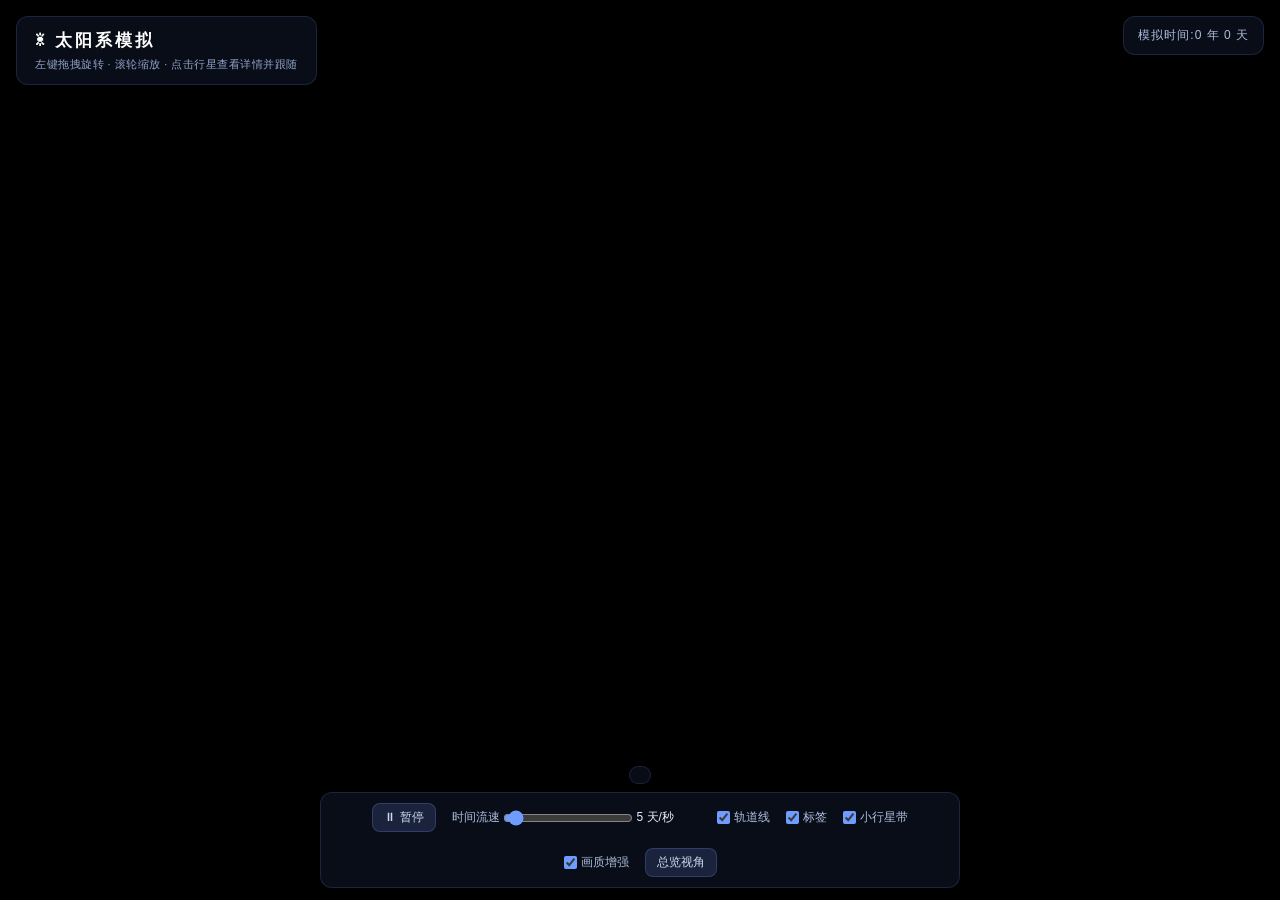
==== index.html @ a3158125 "upload index.html" ====
<!DOCTYPE html>
<html lang="zh-CN">
<head>
<meta charset="UTF-8">
<meta name="viewport" content="width=device-width, initial-scale=1.0, maximum-scale=1.0, user-scalable=no, viewport-fit=cover">
<title>太阳系模拟</title>
<style>
  * { margin:0; padding:0; box-sizing:border-box; }
  html, body { width:100%; height:100%; overflow:hidden; background:#000; }
  body { font-family:-apple-system,"Segoe UI","Microsoft YaHei",sans-serif; color:#dfe8ff; user-select:none; }
  #app { position:fixed; inset:0; }
  #app canvas { display:block; }

  .panel {
    z-index:10;
    background:rgba(13,18,32,0.72);
    border:1px solid rgba(120,160,255,0.16);
    border-radius:12px;
    backdrop-filter:blur(10px);
    box-shadow:0 4px 24px rgba(0,0,0,0.4);
  }
  #hud, #timePanel, #infoCard, #bottom { position:fixed; }

  #hud { top:16px; left:16px; padding:12px 18px; }
  #hud h1 { font-size:17px; font-weight:600; letter-spacing:3px; color:#fff; }
  #hud p { font-size:11px; color:#8fa3c8; margin-top:5px; letter-spacing:0.5px; }

  #timePanel { top:16px; right:16px; padding:10px 14px; font-size:12px; color:#aebfe0; letter-spacing:1px; }

  #bottom {
    position:fixed; left:50%; transform:translateX(-50%);
    bottom:calc(12px + env(safe-area-inset-bottom, 0px)); z-index:10;
    display:flex; flex-direction:column; gap:8px; align-items:center; max-width:96vw;
  }
  #planetBar { display:flex; gap:6px; padding:8px 10px; flex-wrap:wrap; justify-content:center; }
  #controlBar { display:flex; gap:16px; align-items:center; padding:10px 18px; font-size:12px; flex-wrap:wrap; justify-content:center; }

  button {
    background:rgba(40,55,90,0.55); border:1px solid rgba(120,160,255,0.22);
    color:#cdd9f5; border-radius:8px; padding:5px 11px; font-size:12px;
    cursor:pointer; transition:all .15s; font-family:inherit;
  }
  button:hover { background:rgba(70,100,170,0.6); border-color:rgba(140,180,255,0.5); }
  button.active { background:#3f6bd0; border-color:#6f9dff; color:#fff; }

  input[type=range] { width:130px; accent-color:#6f9dff; vertical-align:middle; }
  input[type=checkbox] { accent-color:#6f9dff; vertical-align:middle; margin-right:4px; }
  label { color:#aebfe0; white-space:nowrap; cursor:pointer; }
  #speedVal { color:#e8f0ff; min-width:64px; display:inline-block; }

  #infoCard { top:64px; right:16px; width:268px; padding:14px 16px; transition:opacity .25s, transform .25s; }
  #infoCard.hidden { opacity:0; pointer-events:none; transform:translateX(12px); }
  .card-head { display:flex; justify-content:space-between; align-items:center; margin-bottom:8px; }
  #infoName { font-size:15px; font-weight:600; letter-spacing:2px; }
  #infoEn { font-size:11px; color:#8fa3c8; margin-left:6px; font-weight:400; }
  #closeCard { padding:2px 8px; font-size:12px; }
  .row { display:flex; justify-content:space-between; font-size:12px; padding:5px 0;
         border-bottom:1px dashed rgba(120,160,255,0.12); }
  .row span:first-child { color:#8fa3c8; }
  .row span:last-child { color:#e2ebff; text-align:right; }
  #infoFact { font-size:12px; line-height:1.7; color:#c6d4f0; margin-top:10px;
              background:rgba(60,80,130,0.25); padding:9px 10px; border-radius:8px; }
  #colorRow { display:flex; align-items:center; gap:8px; margin-top:10px; font-size:12px; color:#8fa3c8; }
  #colorRow .spacer { flex:1; }
  #colorRow input[type=color] { width:40px; height:26px; border:none; background:none; padding:0; cursor:pointer; }
  #colorRow button { padding:3px 10px; font-size:11px; }
  .follow-hint { font-size:10px; color:#6d7fa3; margin-top:8px; text-align:center; letter-spacing:1px; }

  .label {
    font-size:12px; color:rgba(215,228,255,0.88);
    text-shadow:0 0 8px rgba(0,0,0,0.95), 0 0 3px rgba(0,0,0,1);
    letter-spacing:2px; white-space:nowrap; pointer-events:none;
  }

  /* 手机 / 窄屏适配 */
  @media (max-width: 720px) {
    #hud { top:10px; left:10px; padding:8px 12px; }
    #hud h1 { font-size:14px; letter-spacing:2px; }
    #hud p { font-size:10px; margin-top:3px; }
    #timePanel { top:10px; right:10px; padding:7px 10px; font-size:11px; }
    #infoCard { left:10px; right:10px; width:auto; max-height:46vh; overflow-y:auto; }
    #infoCard.hidden { transform:translateY(12px); }
    #planetBar { gap:5px; padding:7px 8px; }
    #planetBar button { padding:5px 9px; font-size:11px; border-radius:7px; }
    #controlBar { gap:8px 12px; padding:8px 12px; font-size:11px; }
    input[type=range] { width:86px; }
    .label { font-size:11px; letter-spacing:1px; }
  }
</style>
</head>
<body>
<div id="app"></div>

<div id="hud" class="panel">
  <h1>☀ 太阳系模拟</h1>
  <p id="hint">左键拖拽旋转 · 滚轮缩放 · 点击行星查看详情并跟随</p>
</div>

<div id="timePanel" class="panel">模拟时间:0 年 0 天</div>

<div id="infoCard" class="panel hidden">
  <div class="card-head">
    <span><span id="infoName"></span><span id="infoEn"></span></span>
    <button id="closeCard">✕</button>
  </div>
  <div id="infoRows"></div>
  <div id="infoFact"></div>
  <div id="colorRow">颜色调节<span class="spacer"></span><input type="color" id="colorPick" value="#ffffff"><button id="colorReset">还原</button></div>
  <div class="follow-hint">镜头跟随中 · 滚轮缩放 / 拖拽换角度</div>
</div>

<div id="bottom">
  <div id="planetBar" class="panel"></div>
  <div id="controlBar" class="panel">
    <button id="playBtn">⏸ 暂停</button>
    <label>时间流速
      <input type="range" id="speed" min="0" max="120" step="1" value="5">
      <span id="speedVal">5 天/秒</span>
    </label>
    <label><input type="checkbox" id="orbitsChk" checked>轨道线</label>
    <label><input type="checkbox" id="labelsChk" checked>标签</label>
    <label><input type="checkbox" id="beltChk" checked>小行星带</label>
    <label><input type="checkbox" id="qualityChk" checked>画质增强</label>
    <button id="resetBtn">总览视角</button>
  </div>
</div>

<script type="importmap">
{
  "imports": {
    "three": "./vendor/three.module.min.js",
    "three/addons/": "./vendor/"
  }
}
</script>

<script type="module">
import * as THREE from 'three';
import { OrbitControls } from 'three/addons/controls/OrbitControls.js';
import { EffectComposer } from 'three/addons/postprocessing/EffectComposer.js';
import { RenderPass } from 'three/addons/postprocessing/RenderPass.js';
import { UnrealBloomPass } from 'three/addons/postprocessing/UnrealBloomPass.js';
import { CSS2DRenderer, CSS2DObject } from 'three/addons/renderers/CSS2DRenderer.js';

/* 移动端检测:触屏指针 + 屏幕较小(手机竖屏/横屏),据此降分辨率、默认关光晕 */
const IS_TOUCH = matchMedia('(pointer: coarse)').matches || 'ontouchstart' in window;
const IS_MOBILE = IS_TOUCH && Math.min(innerWidth, innerHeight) < 820;

/* ---------------- 工具:随机数与分形噪声 ---------------- */
function mulberry32(seed) {
  let a = seed >>> 0;
  return function () {
    a |= 0; a = a + 0x6D2B79F5 | 0;
    let t = Math.imul(a ^ a >>> 15, 1 | a);
    t = t + Math.imul(t ^ t >>> 7, 61 | t) ^ t;
    return ((t ^ t >>> 14) >>> 0) / 4294967296;
  };
}
// 周期性值噪声(横向可无缝平铺,G 为周期),叠加成 fbm
function makeFbm(seed, G) {
  const rand = mulberry32(seed);
  const grid = new Float32Array(G * G);
  for (let i = 0; i < G * G; i++) grid[i] = rand();
  const sm = t => t * t * (3 - 2 * t);
  function noise(x, y) {
    x = ((x % G) + G) % G; y = ((y % G) + G) % G;
    const xi = x | 0, yi = y | 0, xf = x - xi, yf = y - yi;
    const x1 = (xi + 1) % G, y1 = (yi + 1) % G;
    const v00 = grid[yi * G + xi], v10 = grid[yi * G + x1];
    const v01 = grid[y1 * G + xi], v11 = grid[y1 * G + x1];
    const u = sm(xf), v = sm(yf);
    return v00 * (1 - u) * (1 - v) + v10 * u * (1 - v) + v01 * (1 - u) * v + v11 * u * v;
  }
  return (x, y, oct = 4) => {
    let val = 0, amp = 0.5, f = 1, tot = 0;
    for (let o = 0; o < oct; o++) { val += amp * noise(x * f, y * f); tot += amp; amp *= 0.5; f *= 2; }
    return val / tot;
  };
}
const hexToRgb = h => [(h >> 16) & 255, (h >> 8) & 255, h & 255];
const mixRgb = (a, b, t) => [a[0] + (b[0] - a[0]) * t, a[1] + (b[1] - a[1]) * t, a[2] + (b[2] - a[2]) * t];
const clamp01 = x => Math.min(1, Math.max(0, x));
const sstep = (a, b, x) => { const t = clamp01((x - a) / (b - a)); return t * t * (3 - 2 * t); };

/* ---------------- 程序化贴图 ---------------- */
function buildSurface(w, h, fn) { // fn(u,v) -> [r,g,b]
  const canvas = document.createElement('canvas');
  canvas.width = w; canvas.height = h;
  const ctx = canvas.getContext('2d');
  const img = ctx.createImageData(w, h), d = img.data;
  let i = 0;
  for (let y = 0; y < h; y++) {
    const v = y / h;
    for (let x = 0; x < w; x++) {
      const c = fn(x / w, v);
      d[i++] = c[0]; d[i++] = c[1]; d[i++] = c[2]; d[i++] = 255;
    }
  }
  ctx.putImageData(img, 0, 0);
  return { canvas, ctx };
}
function toTexture(canvas) {
  const t = new THREE.CanvasTexture(canvas);
  t.colorSpace = THREE.SRGBColorSpace;
  t.anisotropy = 8;
  t.wrapS = THREE.RepeatWrapping;
  return t;
}
function drawPoles(ctx, w, h, strength) {
  const g1 = ctx.createLinearGradient(0, 0, 0, h * 0.16);
  g1.addColorStop(0, `rgba(245,248,252,${strength})`); g1.addColorStop(1, 'rgba(245,248,252,0)');
  ctx.fillStyle = g1; ctx.fillRect(0, 0, w, h * 0.16);
  const g2 = ctx.createLinearGradient(0, h * 0.84, 0, h);
  g2.addColorStop(0, 'rgba(245,248,252,0)'); g2.addColorStop(1, `rgba(245,248,252,${strength})`);
  ctx.fillStyle = g2; ctx.fillRect(0, h * 0.84, w, h * 0.16);
}
function drawCraters(ctx, w, h, count, seed) {
  const rand = mulberry32(seed + 7);
  for (let i = 0; i < count; i++) {
    const cx = rand() * w, cy = h * 0.06 + rand() * h * 0.88, cr = 1.5 + rand() * rand() * 9;
    ctx.beginPath(); ctx.arc(cx, cy, cr, 0, Math.PI * 2);
    ctx.fillStyle = `rgba(0,0,0,${0.08 + rand() * 0.15})`; ctx.fill();
    ctx.beginPath(); ctx.arc(cx - cr * 0.25, cy - cr * 0.25, cr * 0.7, 0, Math.PI * 2);
    ctx.fillStyle = `rgba(255,255,255,${0.04 + rand() * 0.08})`; ctx.fill();
  }
}
// 气态行星:横向条纹 + 噪声扰动,可选大红斑
function bandsTexture(seed, palette, opts = {}) {
  const { bands = 9, warp = 0.05, grain = 0.14, poles = 0, spot = null } = opts;
  const w = 1024, h = 512;
  const fbm = makeFbm(seed, 32);
  const cols = palette.map(hexToRgb);
  const { canvas, ctx } = buildSurface(w, h, (u, v) => {
    const wv = (fbm(u * 32, v * 16, 4) - 0.5) * warp;
    const f = (v + wv) * bands;
    const i = Math.floor(f), fr = f - i;
    const n = ((i % cols.length) + cols.length) % cols.length;
    const c0 = cols[n], c1 = cols[(n + 1) % cols.length];
    const s = fr * fr * (3 - 2 * fr);
    const g = 1 + (fbm(u * 128, v * 64, 2) - 0.5) * grain;
    return [(c0[0] + (c1[0] - c0[0]) * s) * g, (c0[1] + (c1[1] - c0[1]) * s) * g, (c0[2] + (c1[2] - c0[2]) * s) * g];
  });
  if (spot) {
    const { x = 0.68, y = 0.63, rx = 0.055, ry = 0.028, color = '#c25436' } = spot;
    ctx.save(); ctx.translate(x * w, y * h); ctx.scale(rx * w, ry * h);
    ctx.beginPath(); ctx.arc(0, 0, 1, 0, Math.PI * 2);
    ctx.fillStyle = color; ctx.globalAlpha = 0.85; ctx.fill();
    ctx.globalAlpha = 0.4; ctx.lineWidth = 0.25;
    ctx.strokeStyle = 'rgba(255,235,210,0.8)'; ctx.stroke();
    ctx.restore();
  }
  if (poles > 0) drawPoles(ctx, w, h, poles);
  return toTexture(canvas);
}
// 岩石行星:噪声混色 + 陨石坑 + 极冠
function rockyTexture(seed, base, dark, opts = {}) {
  const { craters = 90, grain = 0.28, poles = 0 } = opts;
  const w = 1024, h = 512;
  const fbm = makeFbm(seed, 16);
  const cb = hexToRgb(base), cd = hexToRgb(dark);
  const { canvas, ctx } = buildSurface(w, h, (u, v) => {
    const n = fbm(u * 16, v * 8, 5);
    const g = 1 + (fbm(u * 64, v * 32, 3) - 0.5) * grain;
    let col = [cb[0] + (cd[0] - cb[0]) * n, cb[1] + (cd[1] - cb[1]) * n, cb[2] + (cd[2] - cb[2]) * n];
    if (poles > 0) col = mixRgb(col, [245, 248, 250], sstep(poles, 0.5, Math.abs(v - 0.5)) * 0.9);
    return [col[0] * g, col[1] * g, col[2] * g];
  });
  drawCraters(ctx, w, h, craters, seed);
  return toTexture(canvas);
}
// 地球:海洋 + 大陆 + 冰盖,另附云层灰度图(作 alphaMap)
function earthTextures() {
  const w = 1024, h = 512;
  const cont = makeFbm(42, 6), det = makeFbm(77, 32);
  const o1 = hexToRgb(0x0d3b73), o2 = hexToRgb(0x1e63a8);
  const l1 = hexToRgb(0x3f7a37), l2 = hexToRgb(0x8a7d4a), l3 = hexToRgb(0x6b8f3f);
  const surf = buildSurface(w, h, (u, v) => {
    const c = cont(u * 6, v * 3, 5), d2 = det(u * 32, v * 16, 3);
    const lat = Math.abs(v - 0.5) * 2;
    const ice = sstep(0.82, 0.93, lat + (d2 - 0.5) * 0.12);
    if (c > 0.52 - (d2 - 0.5) * 0.15) {
      let col = mixRgb(l1, l2, clamp01(lat * 0.9 + d2 * 0.4));
      col = mixRgb(col, l3, d2 * 0.5);
      col = mixRgb(col, [240, 246, 250], ice);
      const g = 0.82 + d2 * 0.36;
      return [col[0] * g, col[1] * g, col[2] * g];
    }
    let col = mixRgb(o1, o2, clamp01((0.52 - c) * 3 + d2 * 0.3));
    col = mixRgb(col, [228, 240, 248], ice);
    return col;
  });
  const cl = makeFbm(911, 8);
  const cc = document.createElement('canvas'); cc.width = w; cc.height = h;
  const cctx = cc.getContext('2d');
  const img = cctx.createImageData(w, h), d = img.data;
  let i = 0;
  for (let y = 0; y < h; y++) {
    const v = y / h;
    for (let x = 0; x < w; x++) {
      const u = x / w;
      const a = sstep(0.52, 0.75, cl(u * 8, v * 4, 4) * 0.8 + cl(u * 32, v * 16, 2) * 0.3);
      d[i++] = a * 255; d[i++] = a * 255; d[i++] = a * 255; d[i++] = 255;
    }
  }
  cctx.putImageData(img, 0, 0);
  return { surface: toTexture(surf.canvas), clouds: toTexture(cc) };
}
function sunTexture() {
  const fbm = makeFbm(5, 16);
  const { canvas } = buildSurface(1024, 512, (u, v) => {
    const n = fbm(u * 16, v * 8, 5), n2 = fbm(u * 64, v * 32, 3);
    const t = clamp01(n * 0.75 + n2 * 0.45);
    return t < 0.5 ? mixRgb([255, 110, 20], [255, 190, 60], t / 0.5)
                   : mixRgb([255, 190, 60], [255, 250, 225], (t - 0.5) / 0.5);
  });
  return toTexture(canvas);
}
function ringTexture() {
  const w = 1024, h = 16;
  const fbm = makeFbm(3, 64);
  const canvas = document.createElement('canvas');
  canvas.width = w; canvas.height = h;
  const ctx = canvas.getContext('2d');
  const img = ctx.createImageData(w, h), d = img.data;
  for (let x = 0; x < w; x++) {
    const t = x / w;
    let a = 0.55 + 0.45 * fbm(t * 64, 0.5, 4);
    a *= sstep(0, 0.06, t) * (1 - sstep(0.93, 1, t));
    a *= 1 - 0.88 * Math.exp(-Math.pow((t - 0.62) / 0.025, 2));  // 卡西尼缝
    a *= 1 - 0.5 * Math.exp(-Math.pow((t - 0.35) / 0.02, 2));
    const c = mixRgb([206, 186, 148], [238, 224, 192], fbm(t * 32, 0.5, 3));
    for (let y = 0; y < h; y++) {
      const i = (y * w + x) * 4;
      d[i] = c[0]; d[i + 1] = c[1]; d[i + 2] = c[2]; d[i + 3] = a * 255;
    }
  }
  ctx.putImageData(img, 0, 0);
  const tex = new THREE.CanvasTexture(canvas);
  tex.colorSpace = THREE.SRGBColorSpace;
  return tex;
}
function softDotTexture() {
  const c = document.createElement('canvas'); c.width = c.height = 64;
  const ctx = c.getContext('2d');
  const g = ctx.createRadialGradient(32, 32, 0, 32, 32, 32);
  g.addColorStop(0, 'rgba(255,255,255,1)');
  g.addColorStop(0.4, 'rgba(255,255,255,0.6)');
  g.addColorStop(1, 'rgba(255,255,255,0)');
  ctx.fillStyle = g; ctx.fillRect(0, 0, 64, 64);
  return new THREE.CanvasTexture(c);
}
function glowTexture() {
  const c = document.createElement('canvas'); c.width = c.height = 256;
  const ctx = c.getContext('2d');
  const g = ctx.createRadialGradient(128, 128, 0, 128, 128, 128);
  g.addColorStop(0, 'rgba(255,225,160,0.85)');
  g.addColorStop(0.25, 'rgba(255,170,70,0.30)');
  g.addColorStop(0.6, 'rgba(255,130,40,0.10)');
  g.addColorStop(1, 'rgba(255,120,30,0)');
  ctx.fillStyle = g; ctx.fillRect(0, 0, 256, 256);
  return new THREE.CanvasTexture(c);
}

/* ---------------- 行星数据(轨道半径/大小经艺术化压缩) ---------------- */
const distOf = au => 28 * Math.pow(au, 0.55);
const sizeOf = km => 0.9 * Math.sqrt(km / 6371);

const SUN_INFO = {
  name: '太阳', en: 'Sun',
  rows: [['类型', 'G2V 黄矮星'], ['直径', '1,392,700 km'], ['表面温度', '约 5,500 °C'], ['自转周期', '约 25.4 天(赤道)'], ['年龄', '约 46 亿年']],
  fact: '太阳占据太阳系总质量的 99.86%,每秒将约 400 万吨物质转化为能量,照亮整个行星系统。'
};

const PLANET_DEFS = [
  { key: '水星', en: 'Mercury', au: 0.387, period: 87.97, ecc: 0.2056, incl: 7.0, radiusKm: 2440, tilt: 0.03, dayHours: 1407.6, M0: 0.8,
    makeTex: () => rockyTexture(11, 0x9a938c, 0x514c47, { craters: 120 }),
    info: { rows: [['距日', '0.39 AU · 约 5,790 万 km'], ['公转周期', '88 天'], ['自转周期', '58.6 天'], ['直径', '4,879 km'], ['已知卫星', '0']],
            fact: '没有大气调节温度,昼夜温差接近 600 °C,是太阳系温差最大的行星。' } },
  { key: '金星', en: 'Venus', au: 0.723, period: 224.7, ecc: 0.0068, incl: 3.39, radiusKm: 6052, tilt: 177.4, dayHours: -5832.5, M0: 2.4,
    makeTex: () => bandsTexture(21, [0xe8d9a8, 0xd9b878, 0xf0e4c0, 0xcfa96a], { bands: 5, warp: 0.12, grain: 0.1 }),
    info: { rows: [['距日', '0.72 AU · 约 1.08 亿 km'], ['公转周期', '224.7 天'], ['自转周期', '243 天(逆向)'], ['直径', '12,104 km'], ['已知卫星', '0']],
            fact: '浓厚的二氧化碳大气造成失控温室效应,表面约 465 °C,是最热的行星;它还"逆向"自转。' } },
  { key: '地球', en: 'Earth', au: 1.0, period: 365.25, ecc: 0.0167, incl: 0.0, radiusKm: 6371, tilt: 23.4, dayHours: 23.93, M0: 4.4,
    makeTex: () => earthTextures().surface,
    info: { rows: [['距日', '1.00 AU · 约 1.5 亿 km'], ['公转周期', '365.25 天'], ['自转周期', '23.9 小时'], ['直径', '12,756 km'], ['已知卫星', '1']],
            fact: '目前已知唯一存在生命的星球,表面 71% 被海洋覆盖,拥有一颗异常巨大的卫星——月球。' } },
  { key: '火星', en: 'Mars', au: 1.524, period: 686.98, ecc: 0.0934, incl: 1.85, radiusKm: 3390, tilt: 25.2, dayHours: 24.62, M0: 1.2,
    makeTex: () => rockyTexture(31, 0xb5532a, 0x6e2f16, { craters: 70, poles: 0.42 }),
    info: { rows: [['距日', '1.52 AU · 约 2.28 亿 km'], ['公转周期', '687 天'], ['自转周期', '24.6 小时'], ['直径', '6,792 km'], ['已知卫星', '2']],
            fact: '拥有太阳系最高的火山——奥林帕斯山,高约 21 km,是珠穆朗玛峰的两倍多。' } },
  { key: '木星', en: 'Jupiter', au: 5.203, period: 4332.6, ecc: 0.0489, incl: 1.3, radiusKm: 69911, tilt: 3.1, dayHours: 9.93, M0: 5.5,
    makeTex: () => bandsTexture(51, [0xd8b894, 0xefe0c3, 0xb08252, 0xe8cba4, 0x8a5a38, 0xead9b8, 0xc89868],
                 { bands: 11, warp: 0.045, spot: { x: 0.68, y: 0.63, rx: 0.055, ry: 0.028 } }),
    info: { rows: [['距日', '5.20 AU · 约 7.78 亿 km'], ['公转周期', '11.86 年'], ['自转周期', '9.9 小时'], ['直径', '142,984 km'], ['已知卫星', '95']],
            fact: '质量是其余七颗行星总和的 2.5 倍;标志性的大红斑是一场持续了几百年的巨型风暴。' } },
  { key: '土星', en: 'Saturn', au: 9.537, period: 10759, ecc: 0.0565, incl: 2.49, radiusKm: 58232, tilt: 26.7, dayHours: 10.66, M0: 3.3, hasRings: true,
    makeTex: () => bandsTexture(61, [0xe3d3a8, 0xefe4c4, 0xd4bc8a, 0xe8d9b0], { bands: 9, warp: 0.03, grain: 0.08 }),
    info: { rows: [['距日', '9.58 AU · 约 14.3 亿 km'], ['公转周期', '29.45 年'], ['自转周期', '10.7 小时'], ['直径', '120,536 km'], ['已知卫星', '146']],
            fact: '光环由无数冰粒与岩石碎块组成,宽度超过 20 万 km 却薄至几十米;它的平均密度比水还低。' } },
  { key: '天王星', en: 'Uranus', au: 19.19, period: 30687, ecc: 0.0457, incl: 0.77, radiusKm: 25362, tilt: 97.8, dayHours: -17.24, M0: 0.4,
    makeTex: () => bandsTexture(71, [0x9fd6dd, 0xaee2e8, 0x93ccd4], { bands: 5, warp: 0.02, grain: 0.05 }),
    info: { rows: [['距日', '19.2 AU · 约 28.7 亿 km'], ['公转周期', '84.02 年'], ['自转周期', '17.2 小时(逆向)'], ['直径', '51,118 km'], ['已知卫星', '28']],
            fact: '自转轴倾斜约 98°,几乎是"躺着"绕太阳滚动,可能源于远古时期的一次巨大撞击。' } },
  { key: '海王星', en: 'Neptune', au: 30.07, period: 60190, ecc: 0.0113, incl: 1.77, radiusKm: 24622, tilt: 28.3, dayHours: 16.11, M0: 2.0,
    makeTex: () => bandsTexture(81, [0x3a66c8, 0x2f55b0, 0x4a7ada, 0x2a4ca0], { bands: 7, warp: 0.04, grain: 0.07 }),
    info: { rows: [['距日', '30.05 AU · 约 45 亿 km'], ['公转周期', '164.8 年'], ['自转周期', '16.1 小时'], ['直径', '49,528 km'], ['已知卫星', '16']],
            fact: '风速可达 2,100 km/h,拥有太阳系最猛烈的风暴;它是唯一靠数学计算预言后才发现的行星。' } },
];

/* ---------------- 场景基础 ---------------- */
const container = document.getElementById('app');
const renderer = new THREE.WebGLRenderer({ antialias: true });
renderer.setPixelRatio(Math.min(window.devicePixelRatio, IS_MOBILE ? 1.5 : 2));
renderer.setSize(innerWidth, innerHeight);
renderer.toneMapping = THREE.ACESFilmicToneMapping;
container.appendChild(renderer.domElement);

const labelRenderer = new CSS2DRenderer();
labelRenderer.setSize(innerWidth, innerHeight);
Object.assign(labelRenderer.domElement.style, { position: 'absolute', top: '0', left: '0', pointerEvents: 'none', zIndex: '2' });
container.appendChild(labelRenderer.domElement);

const scene = new THREE.Scene();
const camera = new THREE.PerspectiveCamera(55, innerWidth / innerHeight, 0.1, 6000);
const CAM_DEFAULT = new THREE.Vector3(0, 85, 175);
camera.position.copy(CAM_DEFAULT);

const controls = new OrbitControls(camera, renderer.domElement);
controls.enableDamping = true;
controls.dampingFactor = 0.06;
controls.minDistance = 4;
controls.maxDistance = 850;

const composerRT = new THREE.WebGLRenderTarget(innerWidth, innerHeight, { type: THREE.HalfFloatType, samples: 4 });
const composer = new EffectComposer(renderer, composerRT);
composer.addPass(new RenderPass(scene, camera));
const bloom = new UnrealBloomPass(new THREE.Vector2(innerWidth, innerHeight), 1.05, 0.6, 0.85);
composer.addPass(bloom);

scene.add(new THREE.AmbientLight(0x223344, 0.7));
const sunLight = new THREE.PointLight(0xfff2d8, 2.6, 0, 0);
scene.add(sunLight);

/* ---------------- 太阳 ---------------- */
const dotTex = softDotTexture();
const sun = new THREE.Mesh(
  new THREE.SphereGeometry(6, 64, 32),
  new THREE.MeshBasicMaterial({ map: sunTexture() })
);
sun.material.color.setRGB(1.35, 1.25, 1.1); // 提亮以触发光晕
sun.userData.isSun = true;
scene.add(sun);

const glow = new THREE.Sprite(new THREE.SpriteMaterial({
  map: glowTexture(), blending: THREE.AdditiveBlending, transparent: true, depthWrite: false
}));
glow.scale.setScalar(34);
scene.add(glow);

function addLabel(parent, text, y) {
  const div = document.createElement('div');
  div.className = 'label';
  div.textContent = text;
  const obj = new CSS2DObject(div);
  obj.position.set(0, y, 0);
  parent.add(obj);
  return obj;
}
const sunLabel = addLabel(sun, '太阳', 8.2);

/* ---------------- 行星 ---------------- */
function solveKepler(Mm, e) {
  let E = Mm;
  for (let i = 0; i < 5; i++) E = E - (E - e * Math.sin(E) - Mm) / (1 - e * Math.cos(E));
  return E;
}
function orbitalPos(def, tDays, out) {
  const TAU = Math.PI * 2;
  const Mm = ((def.M0 + TAU * tDays / def.period) % TAU + TAU) % TAU;
  const E = solveKepler(Mm, def.ecc);
  const a = def.dist, b = a * Math.sqrt(1 - def.ecc * def.ecc), inc = THREE.MathUtils.degToRad(def.incl);
  const x = a * (Math.cos(E) - def.ecc);
  const z = b * Math.sin(E);
  out.set(x, z * Math.sin(inc), z * Math.cos(inc));
}
function makeOrbitLine(def) {
  const pts = [];
  const a = def.dist, b = a * Math.sqrt(1 - def.ecc * def.ecc), inc = THREE.MathUtils.degToRad(def.incl);
  for (let i = 0; i <= 256; i++) {
    const E = i / 256 * Math.PI * 2;
    const z = b * Math.sin(E);
    pts.push(new THREE.Vector3(a * (Math.cos(E) - def.ecc), z * Math.sin(inc), z * Math.cos(inc)));
  }
  return new THREE.Line(
    new THREE.BufferGeometry().setFromPoints(pts),
    new THREE.LineBasicMaterial({ color: 0x3a5a8a, transparent: true, opacity: 0.5 })
  );
}

const planets = [];
const orbitLines = [];
const labels = [sunLabel];
const clickables = [sun];
const earthTex = earthTextures();

for (const def of PLANET_DEFS) {
  def.dist = distOf(def.au);
  def.size = sizeOf(def.radiusKm);

  const holder = new THREE.Group();
  scene.add(holder);

  const tiltG = new THREE.Group();
  tiltG.rotation.z = THREE.MathUtils.degToRad(def.tilt);
  holder.add(tiltG);

  const tex = def.key === '地球' ? earthTex.surface : def.makeTex();
  const mesh = new THREE.Mesh(
    new THREE.SphereGeometry(def.size, 48, 24),
    new THREE.MeshStandardMaterial({ map: tex, roughness: 1, metalness: 0 })
  );
  mesh.userData.def = def;
  tiltG.add(mesh);
  clickables.push(mesh);

  if (def.key === '地球') {
    const clouds = new THREE.Mesh(
      new THREE.SphereGeometry(def.size * 1.03, 48, 24),
      new THREE.MeshStandardMaterial({ color: 0xffffff, alphaMap: earthTex.clouds, transparent: true, depthWrite: false, roughness: 1 })
    );
    tiltG.add(clouds);
    def.cloudsMesh = clouds;

    // 月球
    const moonPivot = new THREE.Group();
    holder.add(moonPivot);
    const moon = new THREE.Mesh(
      new THREE.SphereGeometry(0.26, 24, 12),
      new THREE.MeshStandardMaterial({ map: rockyTexture(99, 0xb8b4ae, 0x6e6a64, { craters: 60 }), roughness: 1 })
    );
    moon.position.set(2.6, 0.15, 0);
    moonPivot.add(moon);
    def.moonPivot = moonPivot;

    const moonOrbit = new THREE.LineLoop(
      new THREE.BufferGeometry().setFromPoints(
        Array.from({ length: 96 }, (_, i) => {
          const a = i / 96 * Math.PI * 2;
          return new THREE.Vector3(Math.cos(a) * 2.6, 0.15, Math.sin(a) * 2.6);
        })
      ),
      new THREE.LineBasicMaterial({ color: 0x3a5a8a, transparent: true, opacity: 0.35 })
    );
    holder.add(moonOrbit);
    orbitLines.push(moonOrbit);
  }

  if (def.hasRings) {
    const inner = def.size * 1.35, outer = def.size * 2.35;
    const rg = new THREE.RingGeometry(inner, outer, 128, 1);
    const pos = rg.attributes.position, uv = rg.attributes.uv, v3 = new THREE.Vector3();
    for (let i = 0; i < pos.count; i++) {
      v3.fromBufferAttribute(pos, i);
      uv.setXY(i, (v3.length() - inner) / (outer - inner), 0.5);
    }
    const ring = new THREE.Mesh(rg, new THREE.MeshLambertMaterial({
      map: ringTexture(), transparent: true, side: THREE.DoubleSide, depthWrite: false, emissive: 0x14120c
    }));
    ring.rotation.x = -Math.PI / 2;
    tiltG.add(ring);
    def.ringMesh = ring;
  }

  const orbitLine = makeOrbitLine(def);
  scene.add(orbitLine);
  orbitLines.push(orbitLine);

  labels.push(addLabel(holder, def.key, def.size + 1.6));

  planets.push({ def, holder, mesh });
}

/* ---------------- 星空与小行星带 ---------------- */
{
  const N = 2600;
  const pos = new Float32Array(N * 3), col = new Float32Array(N * 3);
  const rand = mulberry32(1234);
  for (let i = 0; i < N; i++) {
    const v = new THREE.Vector3(rand() * 2 - 1, rand() * 2 - 1, rand() * 2 - 1).normalize().multiplyScalar(900 + rand() * 1300);
    pos.set([v.x, v.y, v.z], i * 3);
    const b = 0.7 + rand() * 0.3, warm = rand();
    col.set([b * (0.85 + warm * 0.15), b * 0.9, b * (1.05 - warm * 0.15)], i * 3);
  }
  const g = new THREE.BufferGeometry();
  g.setAttribute('position', new THREE.BufferAttribute(pos, 3));
  g.setAttribute('color', new THREE.BufferAttribute(col, 3));
  scene.add(new THREE.Points(g, new THREE.PointsMaterial({
    size: 2.2, map: dotTex, transparent: true, depthWrite: false,
    sizeAttenuation: false, vertexColors: true
  })));
}
const belt = new THREE.Group();
{
  const N = 2400;
  const pos = new Float32Array(N * 3);
  const rand = mulberry32(5678);
  for (let i = 0; i < N; i++) {
    const r = 44 + (rand() + rand()) * 8;       // 44 ~ 60,中间更密
    const a = rand() * Math.PI * 2;
    pos.set([Math.cos(a) * r, (rand() - 0.5) * 2.2, Math.sin(a) * r], i * 3);
  }
  const g = new THREE.BufferGeometry();
  g.setAttribute('position', new THREE.BufferAttribute(pos, 3));
  belt.add(new THREE.Points(g, new THREE.PointsMaterial({
    size: 0.5, map: dotTex, transparent: true, depthWrite: false,
    color: 0x8a7f70, sizeAttenuation: true, opacity: 0.85
  })));
  scene.add(belt);
}

/* ---------------- 状态与交互 ---------------- */
let simDays = 0;
let playing = true;
let speedVal = 5;
let followObj = null;      // 跟随的天体(sun 或 holder)
let followPrev = new THREE.Vector3();
let zooming = false, targetDist = 0;
let resetting = false;
let selectedDef = null;    // null | 'sun' | def
let colorTarget = null;    // 当前调色的目标('sun' 或 def)
const SUN_DEFAULT_TINT = '#fff1d0';
let sunTint = SUN_DEFAULT_TINT;

// 换色:行星直接给贴图叠色,太阳连带光照与光晕一起变
function applyPlanetTint(def, hex) {
  def.tint = hex;
  const p = planets.find(p => p.def === def);
  if (!p) return;
  p.mesh.material.color.set(hex);
  if (def.ringMesh) def.ringMesh.material.color.set(hex);
}
function applySunTint(hex) {
  sunTint = hex;
  sun.material.color.set(hex).multiplyScalar(1.35);
  glow.material.color.set(hex);
  sunLight.color.set(hex);
}

const _v = new THREE.Vector3();

const $ = id => document.getElementById(id);
const timeEl = $('timePanel'), card = $('infoCard');
const colorPick = $('colorPick'), colorReset = $('colorReset');

if (IS_TOUCH) $('hint').textContent = '单指拖动旋转 · 双指缩放 · 点按行星查看详情';
let useBloom = !IS_MOBILE;
const qualityChk = $('qualityChk');
qualityChk.checked = useBloom;
qualityChk.onchange = () => useBloom = qualityChk.checked;

function showCard(def) {
  selectedDef = def;
  const isSun = def === 'sun';
  const info = isSun ? SUN_INFO : def.info;
  $('infoName').textContent = isSun ? SUN_INFO.name : def.key;
  $('infoEn').textContent = isSun ? SUN_INFO.en : def.en;
  $('infoRows').innerHTML = info.rows.map(([k, v]) => `<div class="row"><span>${k}</span><span>${v}</span></div>`).join('');
  $('infoFact').textContent = info.fact;
  colorTarget = def;
  colorPick.value = isSun ? sunTint : (def.tint || '#ffffff');
  card.classList.remove('hidden');
}
function hideCard() {
  hideCardInternal();
  followObj = null;
  zooming = false;
  document.querySelectorAll('#planetBar button').forEach(b => b.classList.remove('active'));
}
function select(target) {
  resetting = false;
  hideCardInternal();
  if (target === 'sun') {
    followObj = sun;
    showCard('sun');
    targetDist = 30;
  } else {
    followObj = target.holder;
    showCard(target.def);
    targetDist = target.def.size * 7 + 3;
    target.mesh.material.emissive.setHex(0x1a2038);
  }
  followPrev.copy(followObj.position);
  zooming = true;
  markActiveButton(target);
}
function hideCardInternal() {
  selectedDef = null;
  colorTarget = null;
  card.classList.add('hidden');
  for (const p of planets) p.mesh.material.emissive.setHex(0x000000);
  applySunTint(sunTint);
}

// 行星快捷按钮
const planetBar = $('planetBar');
const overviewBtn = document.createElement('button');
overviewBtn.textContent = '🌌 总览';
overviewBtn.onclick = () => {
  hideCard();
  resetting = true;
  markActiveButton(null);
};
planetBar.appendChild(overviewBtn);
for (const p of planets) {
  const b = document.createElement('button');
  b.textContent = p.def.key;
  b.onclick = () => select(p);
  planetBar.appendChild(b);
}
const sunBtn = document.createElement('button');
sunBtn.textContent = '☀ 太阳';
sunBtn.onclick = () => select('sun');
planetBar.appendChild(sunBtn);

function markActiveButton(target) {
  const btns = planetBar.querySelectorAll('button');
  btns.forEach(b => b.classList.remove('active'));
  if (!target) { btns[0].classList.add('active'); return; } // 总览
  const key = target === 'sun' ? '☀ 太阳' : target.def.key;
  btns.forEach(b => { if (b.textContent === key) b.classList.add('active'); });
}
markActiveButton(null);

// 点击拾取(区分拖拽)
const raycaster = new THREE.Raycaster();
const ndc = new THREE.Vector2();
let downX = 0, downY = 0;
renderer.domElement.addEventListener('pointerdown', e => { downX = e.clientX; downY = e.clientY; });
renderer.domElement.addEventListener('pointerup', e => {
  if (Math.hypot(e.clientX - downX, e.clientY - downY) > 6) return;
  ndc.set(e.clientX / innerWidth * 2 - 1, -(e.clientY / innerHeight) * 2 + 1);
  raycaster.setFromCamera(ndc, camera);
  const hit = raycaster.intersectObjects(clickables, false)[0];
  if (!hit) return;
  if (hit.object.userData.isSun) select('sun');
  else {
    const p = planets.find(p => p.mesh === hit.object);
    if (p) select(p);
  }
});
renderer.domElement.addEventListener('pointermove', e => {
  ndc.set(e.clientX / innerWidth * 2 - 1, -(e.clientY / innerHeight) * 2 + 1);
  raycaster.setFromCamera(ndc, camera);
  renderer.domElement.style.cursor = raycaster.intersectObjects(clickables, false).length ? 'pointer' : 'grab';
});

// 控制面板
const playBtn = $('playBtn'), speedInput = $('speed'), speedLabel = $('speedVal');
playBtn.onclick = () => {
  playing = !playing;
  playBtn.textContent = playing ? '⏸ 暂停' : '▶ 播放';
};
speedInput.oninput = () => {
  speedVal = +speedInput.value;
  speedLabel.textContent = `${speedVal} 天/秒`;
};
$('orbitsChk').onchange = e => orbitLines.forEach(l => l.visible = e.target.checked);
$('labelsChk').onchange = e => labels.forEach(l => l.visible = e.target.checked);
$('beltChk').onchange = e => belt.visible = e.target.checked;
$('resetBtn').onclick = () => { hideCard(); resetting = true; markActiveButton(null); };
$('closeCard').onclick = () => { hideCard(); resetting = true; markActiveButton(null); };
colorPick.oninput = () => {
  if (!colorTarget) return;
  if (colorTarget === 'sun') applySunTint(colorPick.value);
  else applyPlanetTint(colorTarget, colorPick.value);
};
colorReset.onclick = () => {
  if (!colorTarget) return;
  const hex = colorTarget === 'sun' ? SUN_DEFAULT_TINT : '#ffffff';
  colorPick.value = hex;
  if (colorTarget === 'sun') applySunTint(hex);
  else applyPlanetTint(colorTarget, hex);
};

addEventListener('resize', () => {
  camera.aspect = innerWidth / innerHeight;
  camera.updateProjectionMatrix();
  renderer.setSize(innerWidth, innerHeight);
  composer.setSize(innerWidth, innerHeight);
  labelRenderer.setSize(innerWidth, innerHeight);
});

/* ---------------- 主循环 ---------------- */
const clock = new THREE.Clock();
let lastDay = -1;

renderer.setAnimationLoop(() => {
  const dt = Math.min(clock.getDelta(), 0.1);
  if (playing) simDays += speedVal * dt;

  for (const p of planets) {
    orbitalPos(p.def, simDays, p.holder.position);
    p.mesh.rotation.y = simDays * 24 / p.def.dayHours * Math.PI * 2;
    if (p.def.cloudsMesh) p.def.cloudsMesh.rotation.y = p.mesh.rotation.y * 1.12;
    if (p.def.moonPivot) p.def.moonPivot.rotation.y = simDays / 27.32 * Math.PI * 2;
  }
  belt.rotation.y = simDays / 2000 * Math.PI * 2;

  // 跟随选中天体
  if (followObj) {
    _v.copy(followObj.position).sub(followPrev);
    camera.position.add(_v);
    controls.target.copy(followObj.position);
    followPrev.copy(followObj.position);
    if (zooming) {
      _v.copy(camera.position).sub(controls.target);
      const d = _v.length();
      const nd = d + (targetDist - d) * 0.08;
      _v.setLength(nd);
      camera.position.copy(controls.target).add(_v);
      if (Math.abs(nd - targetDist) < 0.05) zooming = false;
    }
  } else if (resetting) {
    controls.target.lerp(new THREE.Vector3(0, 0, 0), 0.08);
    camera.position.lerp(CAM_DEFAULT, 0.08);
    if (camera.position.distanceTo(CAM_DEFAULT) < 0.5) resetting = false;
  }

  const y = Math.floor(simDays / 365.25), dd = Math.floor(simDays % 365.25);
  const key = y * 1000 + dd;
  if (key !== lastDay) {
    lastDay = key;
    timeEl.textContent = `模拟时间:${y} 年 ${dd} 天`;
  }

  controls.update();
  if (useBloom) composer.render(); else renderer.render(scene, camera);
  labelRenderer.render(scene, camera);
});
</script>
</body>
</html>
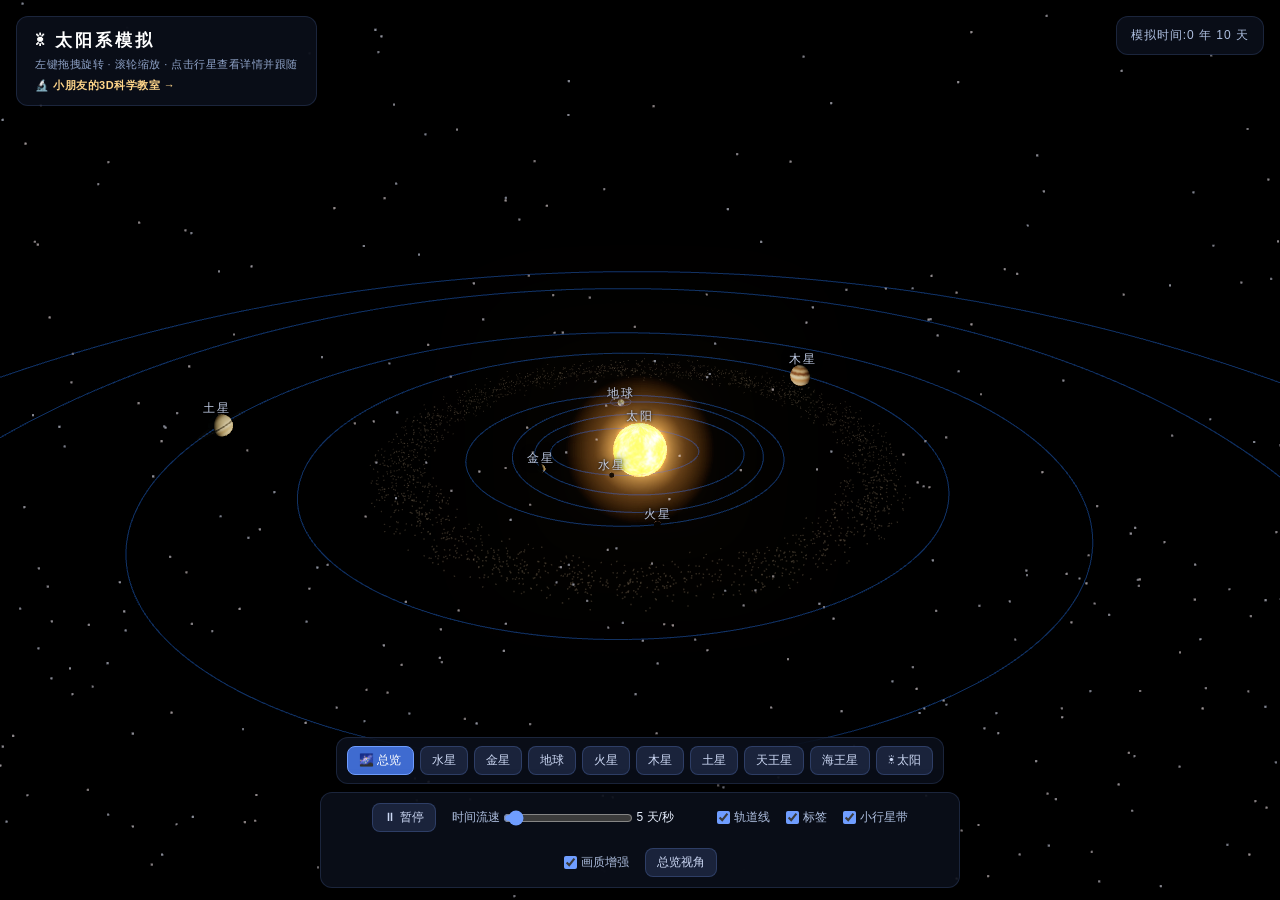
==== commit 9a53c298: "add lab entrance link" ====
--- a/index.html
+++ b/index.html
@@ -93,7 +93,8 @@
 
 <div id="hud" class="panel">
   <h1>☀ 太阳系模拟</h1>
-  <p id="hint">左键拖拽旋转 · 滚轮缩放 · 点击行星查看详情并跟随</p>
+  <p>左键拖拽旋转 · 滚轮缩放 · 点击行星查看详情并跟随</p>
+  <p style="margin-top:6px"><a href="lab/" style="color:#ffd68a;text-decoration:none;font-weight:600">🔬 小朋友的3D科学教室 →</a></p>
 </div>
 
 <div id="timePanel" class="panel">模拟时间:0 年 0 天</div>
